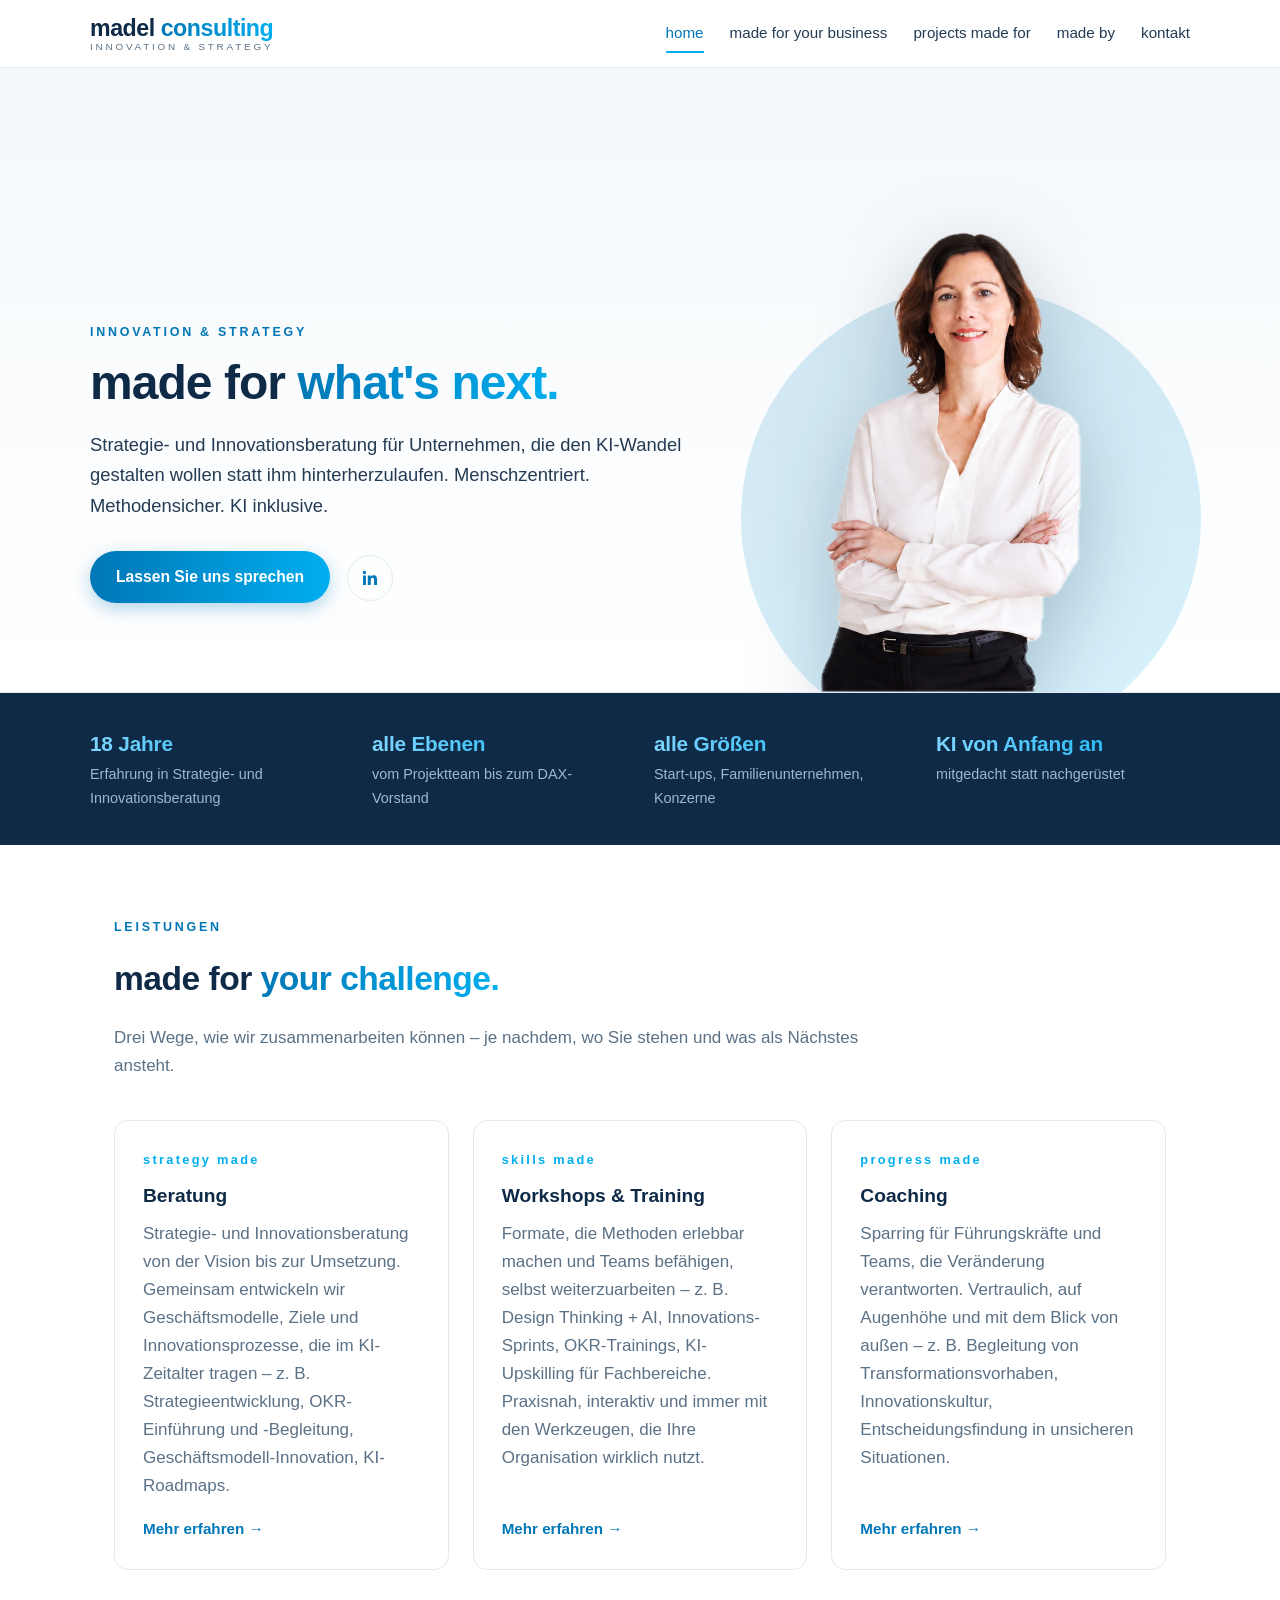
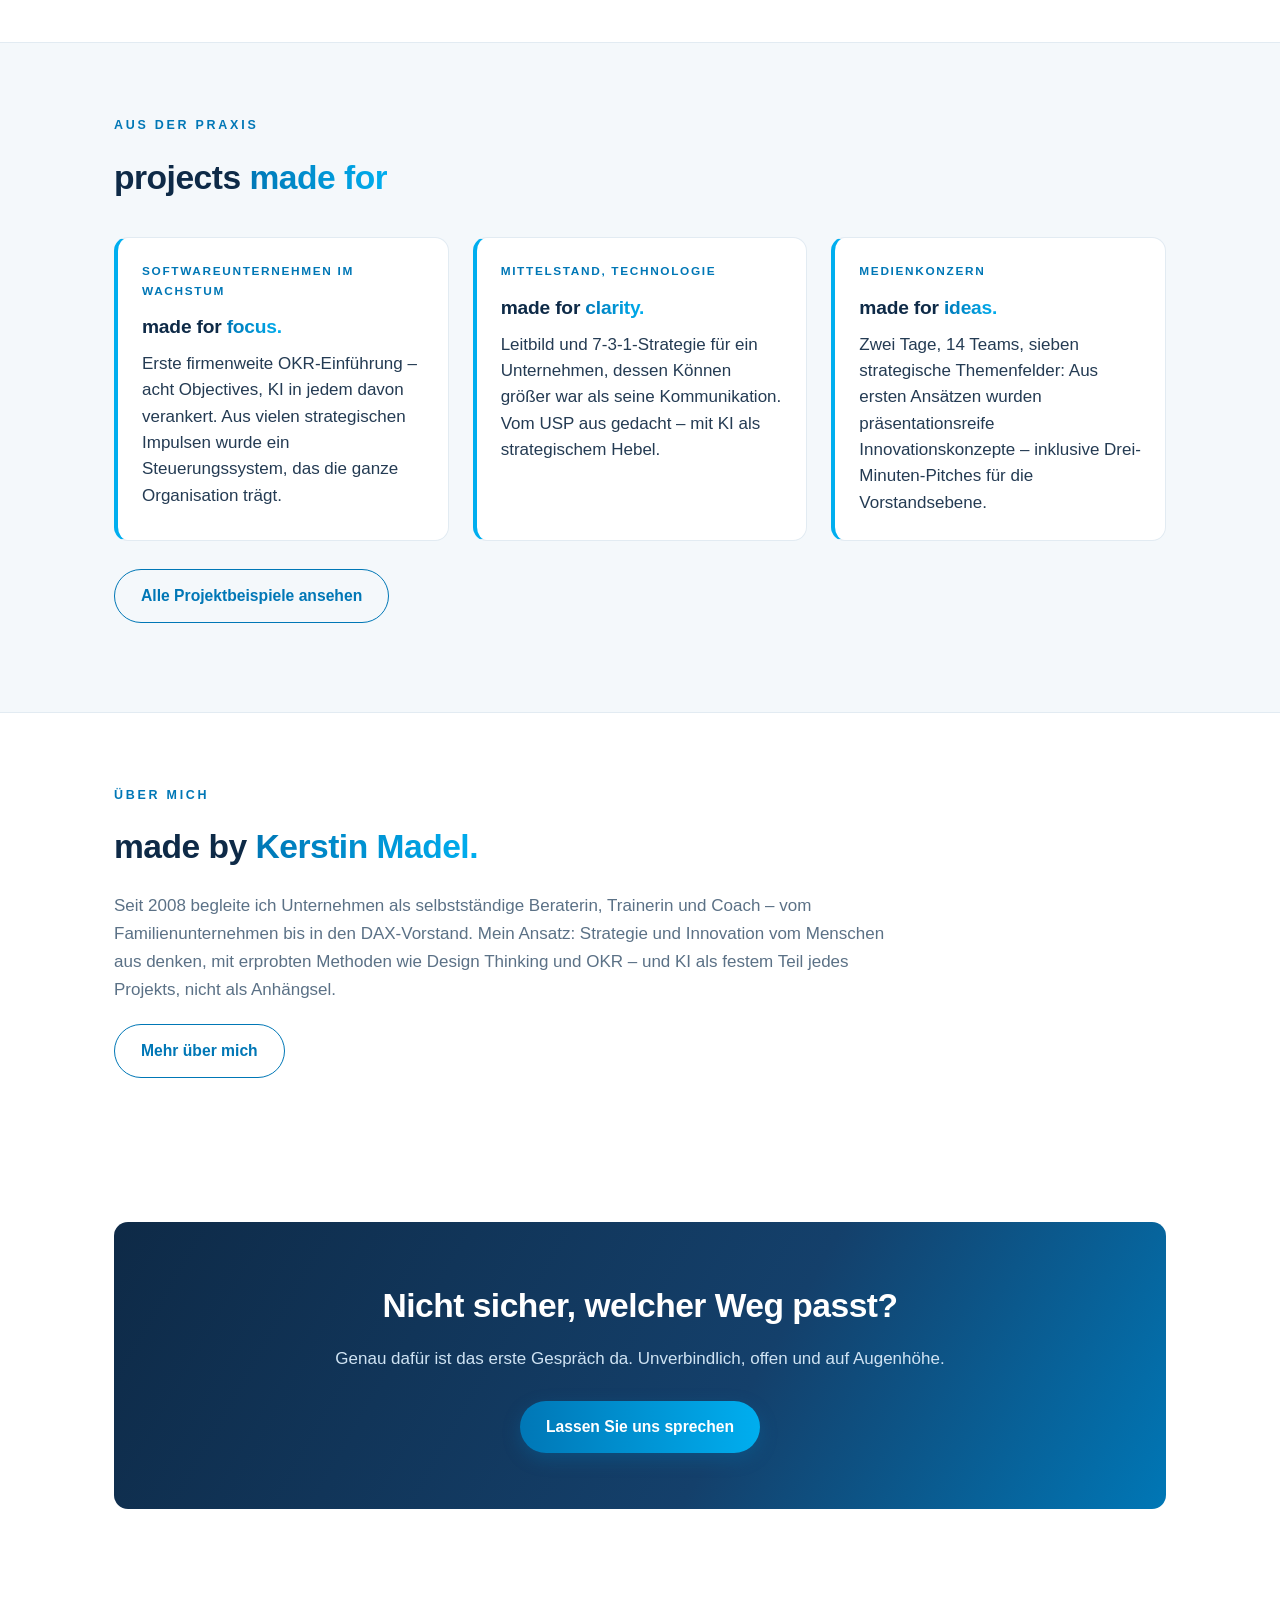
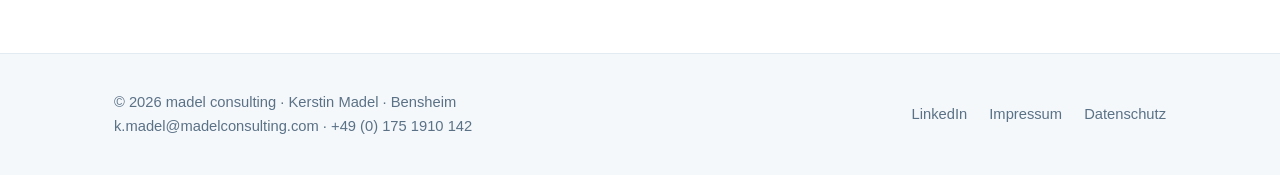
==== index.html @ eba4b80f "Add files via upload" ====
<!DOCTYPE html>
<html lang="de">
<head>
<meta charset="utf-8">
<meta name="viewport" content="width=device-width, initial-scale=1">
<title>madel consulting – Strategie- und Innovationsberatung mit KI</title>
<meta name="description" content="Strategie- und Innovationsberatung für Unternehmen, die den KI-Wandel gestalten wollen: Beratung, Workshops & Training, Coaching. Menschzentriert, methodensicher, KI inklusive. Kerstin Madel, Bensheim.">
<link rel="icon" href="data:image/svg+xml,%3Csvg xmlns='http://www.w3.org/2000/svg' viewBox='0 0 32 32'%3E%3Crect width='32' height='32' rx='6' fill='%230e2a47'/%3E%3Ctext x='16' y='23' font-family='Arial' font-size='19' font-weight='bold' fill='%2300aeef' text-anchor='middle'%3Em%3C/text%3E%3C/svg%3E">
<link rel="stylesheet" href="assets/style.css">
</head>
<body>

<header class="site">
  <div class="wrap header-inner">
    <div class="brand">
      <a href="index.html">
        <span class="wordmark"><span class="m1">madel</span> <span class="m2">consulting</span></span>
        <span class="claim">Innovation &amp; Strategy</span>
      </a>
    </div>
    <input type="checkbox" id="nav-toggle" class="nav-toggle">
    <label for="nav-toggle" class="nav-burger">☰</label>
    <nav class="main">
      <a href="index.html" class="active">home</a>
      <a href="made-for-your-business/index.html">made for your business</a>
      <a href="projects-made-for/index.html">projects made for</a>
      <a href="made-by/index.html">made by</a>
      <a href="kontakt/index.html">kontakt</a>
    </nav>
  </div>
</header>

<section class="hero">
  <div class="wrap hero-inner">
    <div class="hero-copy">
      <p class="eyebrow">innovation &amp; strategy</p>
      <h1 class="hero-triad"><span class="mf">made for</span> <span class="made">what's&nbsp;next.</span></h1>
      <p class="lead">Strategie- und Innovationsberatung für Unternehmen, die den KI-Wandel gestalten wollen statt ihm hinterherzulaufen. Menschzentriert. Methodensicher. KI inklusive.</p>
      <p>
        <a class="btn btn-primary" href="kontakt/index.html">Lassen Sie uns sprechen</a>
        <a class="btn-linkedin" href="https://www.linkedin.com/in/kerstin-madel-861ab02b/" target="_blank" rel="noopener" aria-label="Kerstin Madel auf LinkedIn">
          <svg viewBox="0 0 24 24" xmlns="http://www.w3.org/2000/svg"><path d="M20.45 20.45h-3.55v-5.57c0-1.33-.03-3.04-1.85-3.04-1.86 0-2.14 1.45-2.14 2.94v5.67H9.36V9h3.41v1.56h.05c.47-.9 1.63-1.85 3.36-1.85 3.6 0 4.27 2.37 4.27 5.46v6.28zM5.34 7.43a2.06 2.06 0 1 1 0-4.12 2.06 2.06 0 0 1 0 4.12zM7.11 20.45H3.56V9h3.55v11.45z"/></svg>
        </a>
      </p>
    </div>
    <div class="hero-photo">
      <img src="assets/kerstin-madel-frei.png" alt="Porträt von Kerstin Madel, Inhaberin von madel consulting">
    </div>
  </div>
</section>

<section class="stats">
  <div class="wrap stats-inner">
    <div class="stat"><div class="v">18 Jahre</div><div class="l">Erfahrung in Strategie- und Innovationsberatung</div></div>
    <div class="stat"><div class="v">alle Ebenen</div><div class="l">vom Projektteam bis zum DAX-Vorstand</div></div>
    <div class="stat"><div class="v">alle Größen</div><div class="l">Start-ups, Familienunternehmen, Konzerne</div></div>
    <div class="stat"><div class="v">KI von Anfang an</div><div class="l">mitgedacht statt nachgerüstet</div></div>
  </div>
</section>

<section class="block">
  <div class="wrap">
    <p class="eyebrow reveal">Leistungen</p>
    <h2 class="reveal">made for <span class="grad">your challenge.</span></h2>
    <p class="section-intro reveal">Drei Wege, wie wir zusammenarbeiten können – je nachdem, wo Sie stehen und was als Nächstes ansteht.</p>
    <div class="cards">
      <div class="card reveal">
        <span class="num">strategy made</span>
        <h3>Beratung</h3>
        <p>Strategie- und Innovationsberatung von der Vision bis zur Umsetzung. Gemeinsam entwickeln wir Geschäftsmodelle, Ziele und Innovationsprozesse, die im KI-Zeitalter tragen – z.&nbsp;B. Strategieentwicklung, OKR-Einführung und -Begleitung, Geschäftsmodell-Innovation, KI-Roadmaps.</p>
        <a class="more" href="made-for-your-business/index.html">Mehr erfahren →</a>
      </div>
      <div class="card reveal">
        <span class="num">skills made</span>
        <h3>Workshops &amp; Training</h3>
        <p>Formate, die Methoden erlebbar machen und Teams befähigen, selbst weiterzuarbeiten – z.&nbsp;B. Design Thinking + AI, Innovations-Sprints, OKR-Trainings, KI-Upskilling für Fachbereiche. Praxisnah, interaktiv und immer mit den Werkzeugen, die Ihre Organisation wirklich nutzt.</p>
        <a class="more" href="made-for-your-business/index.html">Mehr erfahren →</a>
      </div>
      <div class="card reveal">
        <span class="num">progress made</span>
        <h3>Coaching</h3>
        <p>Sparring für Führungskräfte und Teams, die Veränderung verantworten. Vertraulich, auf Augenhöhe und mit dem Blick von außen – z.&nbsp;B. Begleitung von Transformationsvorhaben, Innovationskultur, Entscheidungsfindung in unsicheren Situationen.</p>
        <a class="more" href="made-for-your-business/index.html">Mehr erfahren →</a>
      </div>
    </div>
  </div>
</section>

<section class="block soft">
  <div class="wrap">
    <p class="eyebrow reveal">aus der Praxis</p>
    <h2 class="reveal">projects <span class="grad">made for</span></h2>
    <div class="proof" style="margin-top:32px">
      <div class="proof-item reveal">
        <span class="sector">Softwareunternehmen im Wachstum</span>
        <h3>made for <span class="grad">focus.</span></h3>
        <p>Erste firmenweite OKR-Einführung – acht Objectives, KI in jedem davon verankert. Aus vielen strategischen Impulsen wurde ein Steuerungssystem, das die ganze Organisation trägt.</p>
      </div>
      <div class="proof-item reveal">
        <span class="sector">Mittelstand, Technologie</span>
        <h3>made for <span class="grad">clarity.</span></h3>
        <p>Leitbild und 7-3-1-Strategie für ein Unternehmen, dessen Können größer war als seine Kommunikation. Vom USP aus gedacht – mit KI als strategischem Hebel.</p>
      </div>
      <div class="proof-item reveal">
        <span class="sector">Medienkonzern</span>
        <h3>made for <span class="grad">ideas.</span></h3>
        <p>Zwei Tage, 14 Teams, sieben strategische Themenfelder: Aus ersten Ansätzen wurden präsentationsreife Innovationskonzepte – inklusive Drei-Minuten-Pitches für die Vorstandsebene.</p>
      </div>
    </div>
    <p style="margin-top:28px" class="reveal"><a class="btn btn-ghost" style="margin-left:0" href="projects-made-for/index.html">Alle Projektbeispiele ansehen</a></p>
  </div>
</section>

<section class="block">
  <div class="wrap">
    <p class="eyebrow reveal">über mich</p>
    <h2 class="reveal">made by <span class="grad">Kerstin Madel.</span></h2>
    <p class="section-intro reveal" style="margin-bottom:20px">Seit 2008 begleite ich Unternehmen als selbstständige Beraterin, Trainerin und Coach – vom Familienunternehmen bis in den DAX-Vorstand. Mein Ansatz: Strategie und Innovation vom Menschen aus denken, mit erprobten Methoden wie Design Thinking und OKR – und KI als festem Teil jedes Projekts, nicht als Anhängsel.</p>
    <a class="btn btn-ghost reveal" style="margin-left:0" href="made-by/index.html">Mehr über mich</a>
  </div>
</section>

<section class="block">
  <div class="wrap">
    <div class="cta reveal">
      <h2>Nicht sicher, welcher Weg passt?</h2>
      <p>Genau dafür ist das erste Gespräch da. Unverbindlich, offen und auf Augenhöhe.</p>
      <a class="btn btn-primary" href="kontakt/index.html">Lassen Sie uns sprechen</a>
    </div>
  </div>
</section>

<footer class="site">
  <div class="wrap footer-inner">
    <div>© 2026 madel consulting · Kerstin Madel · Bensheim<br>
      <a href="mailto:k.madel@madelconsulting.com">k.madel@madelconsulting.com</a> · <a href="tel:+491751910142">+49 (0) 175 1910 142</a>
    </div>
    <div class="legal-links">
      <a href="https://www.linkedin.com/in/kerstin-madel-861ab02b/" target="_blank" rel="noopener">LinkedIn</a>
      <a href="impressum/index.html">Impressum</a>
      <a href="datenschutz/index.html">Datenschutz</a>
    </div>
  </div>
</footer>

<script>
(function () {
  var els = document.querySelectorAll('.reveal');
  if (!('IntersectionObserver' in window)) {
    els.forEach(function (el) { el.classList.add('visible'); });
    return;
  }
  var io = new IntersectionObserver(function (entries) {
    entries.forEach(function (e) {
      if (e.isIntersecting) { e.target.classList.add('visible'); io.unobserve(e.target); }
    });
  }, { threshold: 0.15 });
  els.forEach(function (el) { io.observe(el); });
})();
</script>

</body>
</html>
---- assets/style.css ----
/* madel consulting – Stylesheet
   Farbwelt aus dem bestehenden Logo: Navy / Blau / Cyan */

:root {
  --navy: #0e2a47;
  --ink: #243b53;
  --muted: #5b7186;
  --blue: #0077b6;
  --cyan: #00aeef;
  --bg: #ffffff;
  --bg-soft: #f4f8fb;
  --line: #e2ebf2;
  --radius: 14px;
  --maxw: 1100px;
}

* { box-sizing: border-box; }

html { scroll-behavior: smooth; }

body {
  margin: 0;
  font-family: -apple-system, BlinkMacSystemFont, "Segoe UI", Roboto, Helvetica, Arial, sans-serif;
  color: var(--ink);
  background: var(--bg);
  line-height: 1.65;
  font-size: 17px;
}

img { max-width: 100%; display: block; }

a { color: var(--blue); text-decoration: none; }
a:hover { color: var(--cyan); }

.wrap {
  max-width: var(--maxw);
  margin: 0 auto;
  padding: 0 24px;
}

/* ---------- Header ---------- */

header.site {
  position: sticky;
  top: 0;
  z-index: 50;
  background: rgba(255, 255, 255, 0.94);
  backdrop-filter: blur(8px);
  border-bottom: 1px solid var(--line);
}

.header-inner {
  display: flex;
  align-items: center;
  justify-content: space-between;
  gap: 24px;
  padding: 14px 0;
}

/* Wortmarke – dem bestehenden Logo nachempfunden */
.brand { line-height: 1.15; }
.brand a { display: block; }
.brand .wordmark {
  display: block;
  font-size: 1.45rem;
  font-weight: 800;
  letter-spacing: -0.02em;
}
.brand .wordmark .m1 { color: var(--navy); }
.brand .wordmark .m2 {
  background: linear-gradient(90deg, var(--blue), var(--cyan));
  -webkit-background-clip: text;
  background-clip: text;
  color: transparent;
}
.brand .claim {
  display: block;
  font-size: 0.62rem;
  letter-spacing: 0.28em;
  text-transform: uppercase;
  color: var(--muted);
}

nav.main { display: flex; align-items: center; gap: 26px; }
nav.main a {
  color: var(--ink);
  font-size: 0.95rem;
  font-weight: 500;
  padding: 6px 0;
  border-bottom: 2px solid transparent;
}
nav.main a:hover { color: var(--blue); }
nav.main a.active {
  color: var(--blue);
  border-bottom-color: var(--cyan);
}

/* Mobile-Navigation */
.nav-toggle { display: none; }
label.nav-burger {
  display: none;
  cursor: pointer;
  font-size: 1.7rem;
  color: var(--navy);
  user-select: none;
}

@media (max-width: 860px) {
  label.nav-burger { display: block; }
  nav.main {
    display: none;
    position: absolute;
    top: 100%;
    left: 0;
    right: 0;
    flex-direction: column;
    align-items: flex-start;
    gap: 0;
    background: #fff;
    border-bottom: 1px solid var(--line);
    padding: 8px 24px 16px;
  }
  nav.main a { padding: 10px 0; width: 100%; border-bottom: none; }
  .nav-toggle:checked ~ nav.main { display: flex; }
}

/* ---------- Hero ---------- */

.hero {
  background: linear-gradient(180deg, var(--bg-soft) 0%, #ffffff 100%);
  border-bottom: 1px solid var(--line);
  overflow: hidden;
}

.hero-inner {
  display: grid;
  grid-template-columns: 1.4fr 1fr;
  gap: 48px;
  align-items: end;
  padding: 72px 0 0;
}

.hero-copy { padding-bottom: 72px; }

.eyebrow {
  text-transform: uppercase;
  letter-spacing: 0.22em;
  font-size: 0.78rem;
  font-weight: 700;
  color: var(--blue);
  margin: 0 0 14px;
}

.hero h1 {
  font-size: clamp(2rem, 4.5vw, 3rem);
  line-height: 1.15;
  color: var(--navy);
  margin: 0 0 20px;
  letter-spacing: -0.02em;
}

.hero h1 .made {
  background: linear-gradient(90deg, var(--blue), var(--cyan));
  -webkit-background-clip: text;
  background-clip: text;
  color: transparent;
}

.hero h1.hero-triad {
  line-height: 1.12;
  font-weight: 800;
}
.hero h1.hero-triad .mf { color: var(--navy); }
.hero h1.hero-triad .triad-final { font-size: 1.16em; }
.hero h1.hero-triad .triad-final .made {
  background: linear-gradient(90deg, #005f94, var(--cyan));
  -webkit-background-clip: text;
  background-clip: text;
}

.hero p.lead {
  font-size: 1.15rem;
  color: var(--ink);
  margin: 0 0 30px;
  max-width: 34em;
}

/* Freigestelltes Porträt: steht auf der Hero-Unterkante, weicher Farbkreis dahinter */
.hero-photo {
  position: relative;
  align-self: end;
  display: flex;
  justify-content: center;
}
.hero-photo::before {
  content: "";
  position: absolute;
  bottom: -56px;
  left: 50%;
  transform: translateX(-50%);
  width: 115%;
  max-width: 460px;
  aspect-ratio: 1;
  border-radius: 50%;
  background: linear-gradient(160deg, var(--blue), var(--cyan));
  opacity: 0.16;
}
.hero-photo img {
  position: relative;
  z-index: 1;
  width: min(100%, 420px);
  filter: drop-shadow(0 24px 40px rgba(14, 42, 71, 0.25));
}

@media (max-width: 860px) {
  .hero-inner { grid-template-columns: 1fr; padding: 48px 0 0; }
  .hero-copy { padding-bottom: 12px; }
  .hero-photo { max-width: 300px; margin: 0 auto; }
}

/* ---------- Zahlen-Leiste ---------- */

.stats { background: var(--navy); }
.stats-inner {
  display: grid;
  grid-template-columns: repeat(4, 1fr);
  gap: 28px;
  padding: 34px 0;
}
@media (max-width: 860px) { .stats-inner { grid-template-columns: repeat(2, 1fr); } }
.stat .v {
  font-size: 1.3rem;
  font-weight: 800;
  letter-spacing: -0.01em;
  background: linear-gradient(90deg, #7fd4ff, var(--cyan));
  -webkit-background-clip: text;
  background-clip: text;
  color: transparent;
}
.stat .l { color: #9fb8cd; font-size: 0.9rem; margin-top: 2px; }

/* Problem-first-Karten */
.card .q {
  font-size: 1.08rem;
  font-weight: 700;
  font-style: italic;
  color: var(--navy);
  margin: 0 0 12px;
  line-height: 1.4;
}

/* Verlaufs-Schriftzug für Überschriften (made-Wortspiel) */
.grad {
  background: linear-gradient(90deg, var(--blue), var(--cyan));
  -webkit-background-clip: text;
  background-clip: text;
  color: transparent;
}

/* Praxis-Beweise */
.proof {
  display: grid;
  grid-template-columns: repeat(3, 1fr);
  gap: 24px;
}
@media (max-width: 860px) { .proof { grid-template-columns: 1fr; } }
.proof-item {
  background: #fff;
  border: 1px solid var(--line);
  border-left: 4px solid var(--cyan);
  border-radius: var(--radius);
  padding: 24px;
}
.proof-item .sector {
  display: block;
  font-size: 0.74rem;
  font-weight: 700;
  letter-spacing: 0.14em;
  text-transform: uppercase;
  color: var(--blue);
  margin-bottom: 10px;
}
.proof-item h3 { margin: 0 0 8px; font-size: 1.2rem; letter-spacing: -0.01em; }
.proof-item p { margin: 0; color: var(--ink); line-height: 1.55; }

/* Drei-Schritte-Ablauf */
.steps {
  display: grid;
  grid-template-columns: repeat(3, 1fr);
  gap: 24px;
  counter-reset: step;
}
@media (max-width: 860px) { .steps { grid-template-columns: 1fr; } }
.step {
  position: relative;
  background: var(--bg-soft);
  border: 1px solid var(--line);
  border-radius: var(--radius);
  padding: 26px;
}
.step .n {
  display: inline-block;
  font-size: 2rem;
  font-weight: 800;
  line-height: 1;
  background: linear-gradient(90deg, var(--blue), var(--cyan));
  -webkit-background-clip: text;
  background-clip: text;
  color: transparent;
  margin-bottom: 10px;
}
.step h3 { margin: 0 0 6px; font-size: 1.08rem; }
.step p { margin: 0; color: var(--muted); font-size: 0.97rem; }

/* made-for-Leitmotiv */
.motif { text-align: center; padding: 64px 0 8px; }
.motif span {
  display: block;
  font-size: clamp(1.5rem, 3.6vw, 2.4rem);
  font-weight: 800;
  letter-spacing: -0.02em;
  line-height: 1.35;
}
.motif .m-soft { color: #b3c8da; }
.motif .m-mid { color: var(--navy); }
.motif .m-grad {
  background: linear-gradient(90deg, var(--blue), var(--cyan));
  -webkit-background-clip: text;
  background-clip: text;
  color: transparent;
}

/* Hero-Zusätze */
.hero .made-line {
  font-size: clamp(1.3rem, 2.8vw, 1.9rem);
  font-weight: 800;
  margin: 0 0 18px;
  background: linear-gradient(90deg, var(--blue), var(--cyan));
  -webkit-background-clip: text;
  background-clip: text;
  color: transparent;
}

.btn-linkedin {
  display: inline-flex;
  align-items: center;
  justify-content: center;
  width: 46px;
  height: 46px;
  border-radius: 999px;
  border: 1.5px solid var(--line);
  vertical-align: middle;
  margin-left: 12px;
  transition: border-color 0.15s ease, transform 0.15s ease;
}
.btn-linkedin:hover { border-color: var(--cyan); transform: translateY(-1px); }
.btn-linkedin svg { width: 20px; height: 20px; fill: var(--blue); }

/* Scroll-Einblendungen */
.reveal {
  opacity: 0;
  transform: translateY(18px);
  transition: opacity 0.6s ease, transform 0.6s ease;
}
.reveal.visible { opacity: 1; transform: none; }
@media (prefers-reduced-motion: reduce) {
  .reveal { opacity: 1; transform: none; transition: none; }
}

/* ---------- Buttons ---------- */

.btn {
  display: inline-block;
  padding: 13px 26px;
  border-radius: 999px;
  font-weight: 600;
  font-size: 0.98rem;
  transition: transform 0.15s ease, box-shadow 0.15s ease;
}
.btn:hover { transform: translateY(-1px); }
.btn-primary {
  background: linear-gradient(90deg, var(--blue), var(--cyan));
  color: #fff;
  box-shadow: 0 6px 18px rgba(0, 119, 182, 0.3);
}
.btn-primary:hover { color: #fff; }
.btn-ghost {
  border: 1.5px solid var(--blue);
  color: var(--blue);
  margin-left: 12px;
}

/* ---------- Sektionen ---------- */

section.block { padding: 72px 0; }
section.block.soft { background: var(--bg-soft); border-top: 1px solid var(--line); border-bottom: 1px solid var(--line); }

h2 {
  font-size: clamp(1.5rem, 3vw, 2.1rem);
  color: var(--navy);
  letter-spacing: -0.015em;
  margin: 0 0 12px;
}

h3 { color: var(--navy); font-size: 1.2rem; margin: 0 0 8px; }

.section-intro { max-width: 46em; color: var(--muted); margin-bottom: 40px; }

/* Karten */
.cards {
  display: grid;
  grid-template-columns: repeat(3, 1fr);
  gap: 24px;
}
@media (max-width: 860px) { .cards { grid-template-columns: 1fr; } }

.card {
  background: #fff;
  border: 1px solid var(--line);
  border-radius: var(--radius);
  padding: 28px;
  display: flex;
  flex-direction: column;
  transition: box-shadow 0.2s ease, transform 0.2s ease;
}
.card:hover {
  box-shadow: 0 14px 34px rgba(14, 42, 71, 0.1);
  transform: translateY(-2px);
}
.card .num {
  font-size: 0.8rem;
  font-weight: 700;
  letter-spacing: 0.18em;
  color: var(--cyan);
  margin-bottom: 10px;
}
.card p { color: var(--muted); margin: 0 0 16px; }
.card .more { margin-top: auto; font-weight: 600; font-size: 0.95rem; }

/* Querschnitt-Band */
.band {
  background: var(--navy);
  color: #d7e7f5;
  border-radius: var(--radius);
  padding: 40px;
  display: grid;
  grid-template-columns: 1fr 1fr;
  gap: 36px;
}
@media (max-width: 860px) { .band { grid-template-columns: 1fr; } }
.band h3 { color: #fff; }
.band .tag {
  display: inline-block;
  font-size: 0.72rem;
  font-weight: 700;
  letter-spacing: 0.16em;
  text-transform: uppercase;
  color: var(--cyan);
  margin-bottom: 8px;
}
.band p { margin: 0; color: #c4d8ea; }

/* Leistungs-Detailsektionen */
.service {
  display: grid;
  grid-template-columns: 240px 1fr;
  gap: 36px;
  padding: 40px 0;
  border-top: 1px solid var(--line);
}
.service:first-of-type { border-top: none; }
@media (max-width: 860px) { .service { grid-template-columns: 1fr; gap: 8px; } }
.service .label .num {
  font-size: 0.8rem;
  font-weight: 700;
  letter-spacing: 0.18em;
  color: var(--cyan);
}
.service .label h3 { font-size: 1.35rem; margin-top: 6px; }
.service .body p { margin: 0 0 14px; }
.service .body strong { color: var(--navy); }

/* Projekte */
.case {
  background: #fff;
  border: 1px solid var(--line);
  border-radius: var(--radius);
  padding: 32px;
  margin-bottom: 24px;
}
.case .client {
  display: flex;
  flex-wrap: wrap;
  align-items: baseline;
  gap: 12px;
  margin-bottom: 6px;
}
.case .client h3 { font-size: 1.25rem; margin: 0; }
.case .sector {
  font-size: 0.78rem;
  font-weight: 700;
  letter-spacing: 0.14em;
  text-transform: uppercase;
  color: var(--cyan);
}
.case dl { margin: 14px 0 0; }
.case dt {
  font-weight: 700;
  color: var(--navy);
  font-size: 0.85rem;
  text-transform: uppercase;
  letter-spacing: 0.1em;
  margin-top: 14px;
}
.case dd { margin: 4px 0 0; color: var(--ink); }

/* Über mich */
.about-grid {
  display: grid;
  grid-template-columns: 320px 1fr;
  gap: 48px;
  align-items: start;
}
@media (max-width: 860px) { .about-grid { grid-template-columns: 1fr; } .about-grid .photo { max-width: 320px; } }
.about-grid .photo img {
  border-radius: var(--radius);
  box-shadow: 0 18px 50px rgba(14, 42, 71, 0.18);
}

.timeline { list-style: none; margin: 20px 0 0; padding: 0; }
.timeline li {
  position: relative;
  padding: 0 0 18px 26px;
  border-left: 2px solid var(--line);
  margin-left: 6px;
}
.timeline li::before {
  content: "";
  position: absolute;
  left: -7px;
  top: 6px;
  width: 12px;
  height: 12px;
  border-radius: 50%;
  background: var(--cyan);
  border: 2px solid #fff;
  box-shadow: 0 0 0 2px var(--cyan);
}
.timeline li strong { color: var(--navy); display: block; }
.timeline li span { color: var(--muted); font-size: 0.95rem; }

.chips { display: flex; flex-wrap: wrap; gap: 10px; margin-top: 14px; padding: 0; list-style: none; }
.chips li {
  background: var(--bg-soft);
  border: 1px solid var(--line);
  border-radius: 999px;
  padding: 6px 16px;
  font-size: 0.9rem;
  color: var(--ink);
}

/* Kontakt */
.contact-grid {
  display: grid;
  grid-template-columns: 1fr 1fr;
  gap: 48px;
  align-items: start;
}
@media (max-width: 860px) { .contact-grid { grid-template-columns: 1fr; } }
.contact-card {
  background: var(--bg-soft);
  border: 1px solid var(--line);
  border-radius: var(--radius);
  padding: 32px;
}
.contact-card p { margin: 0 0 14px; }
.contact-card .big { font-size: 1.15rem; font-weight: 600; color: var(--navy); }

/* CTA-Sektion */
.cta {
  background: linear-gradient(120deg, var(--navy), #14406b 60%, var(--blue));
  color: #fff;
  border-radius: var(--radius);
  padding: 56px 40px;
  text-align: center;
}
.cta h2 { color: #fff; }
.cta p { color: #cfe3f3; max-width: 38em; margin: 0 auto 28px; }

/* Rechtstexte */
.legal h2 { margin-top: 36px; font-size: 1.3rem; }
.legal { max-width: 46em; }

/* ---------- Footer ---------- */

footer.site {
  margin-top: 72px;
  border-top: 1px solid var(--line);
  background: var(--bg-soft);
  padding: 36px 0;
  font-size: 0.92rem;
  color: var(--muted);
}
.footer-inner {
  display: flex;
  flex-wrap: wrap;
  gap: 16px;
  justify-content: space-between;
  align-items: center;
}
footer.site a { color: var(--muted); }
footer.site a:hover { color: var(--blue); }
footer.site .legal-links a { margin-left: 18px; }
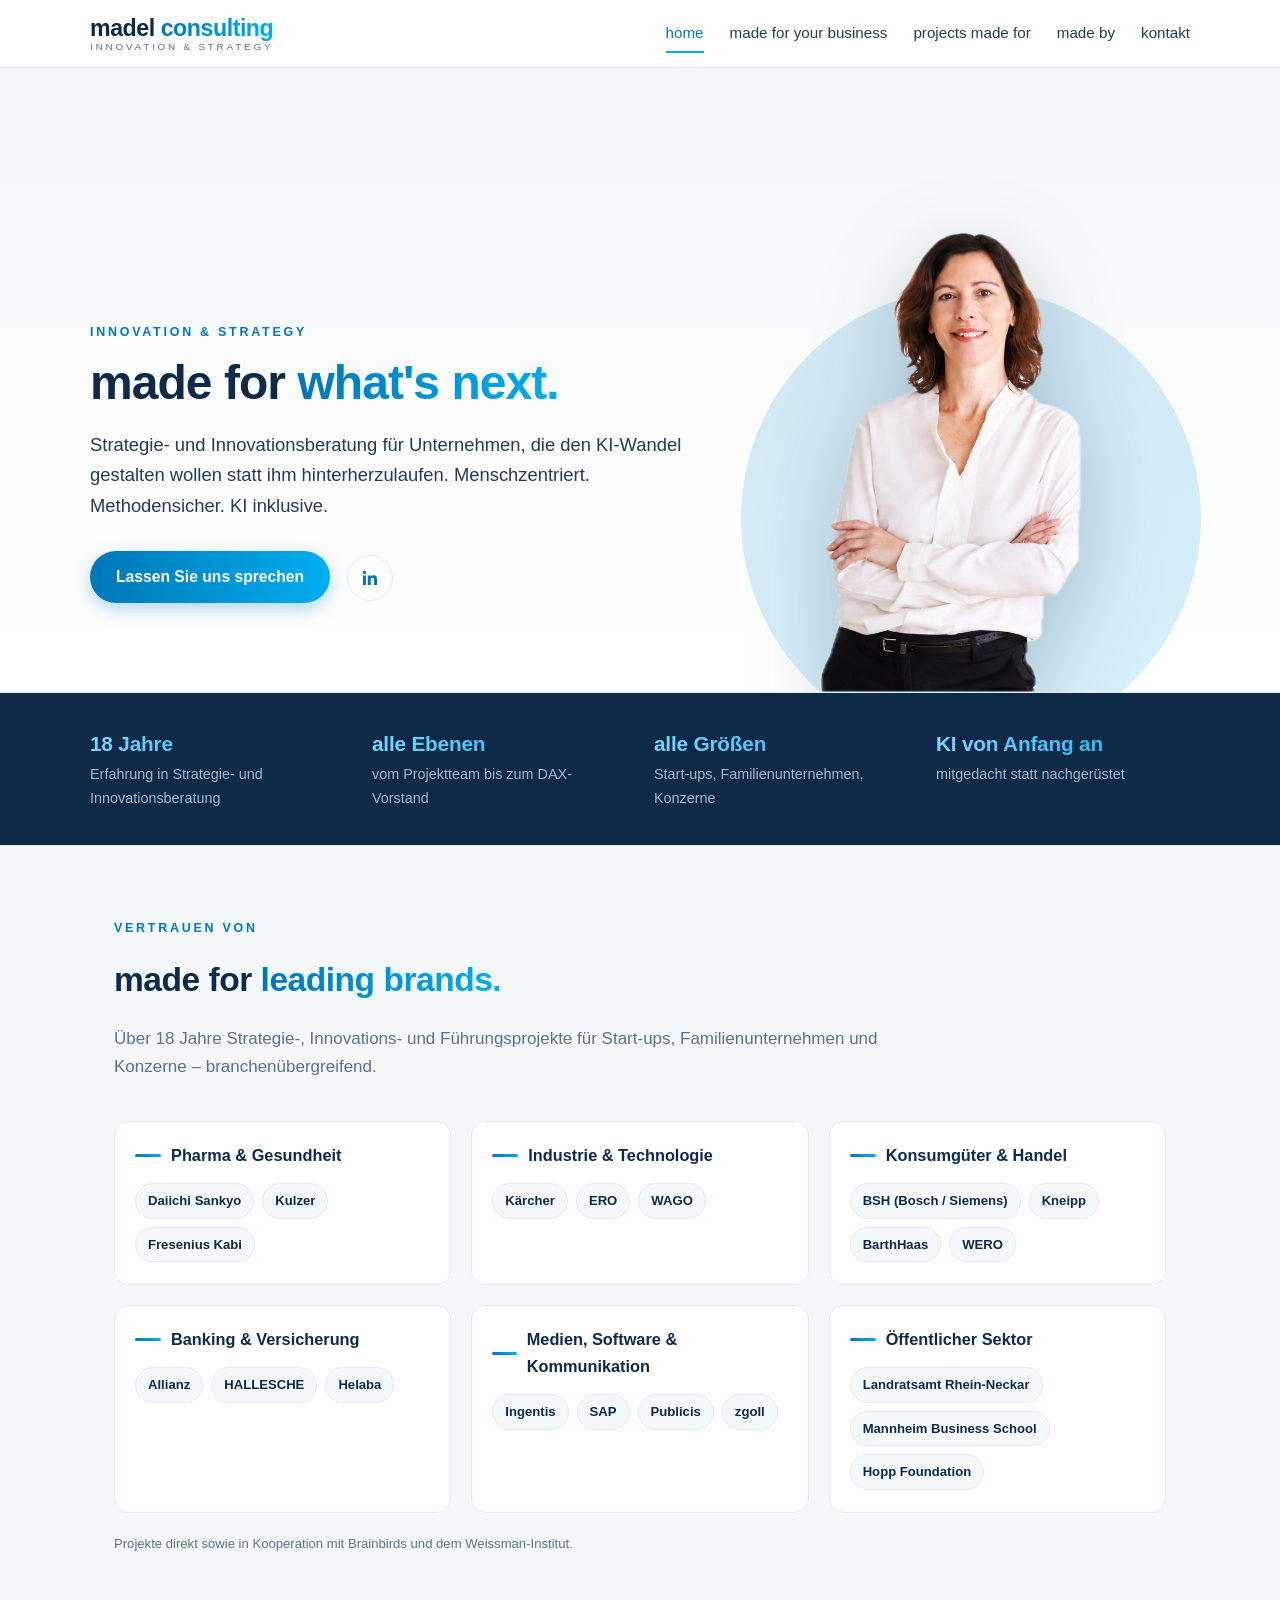
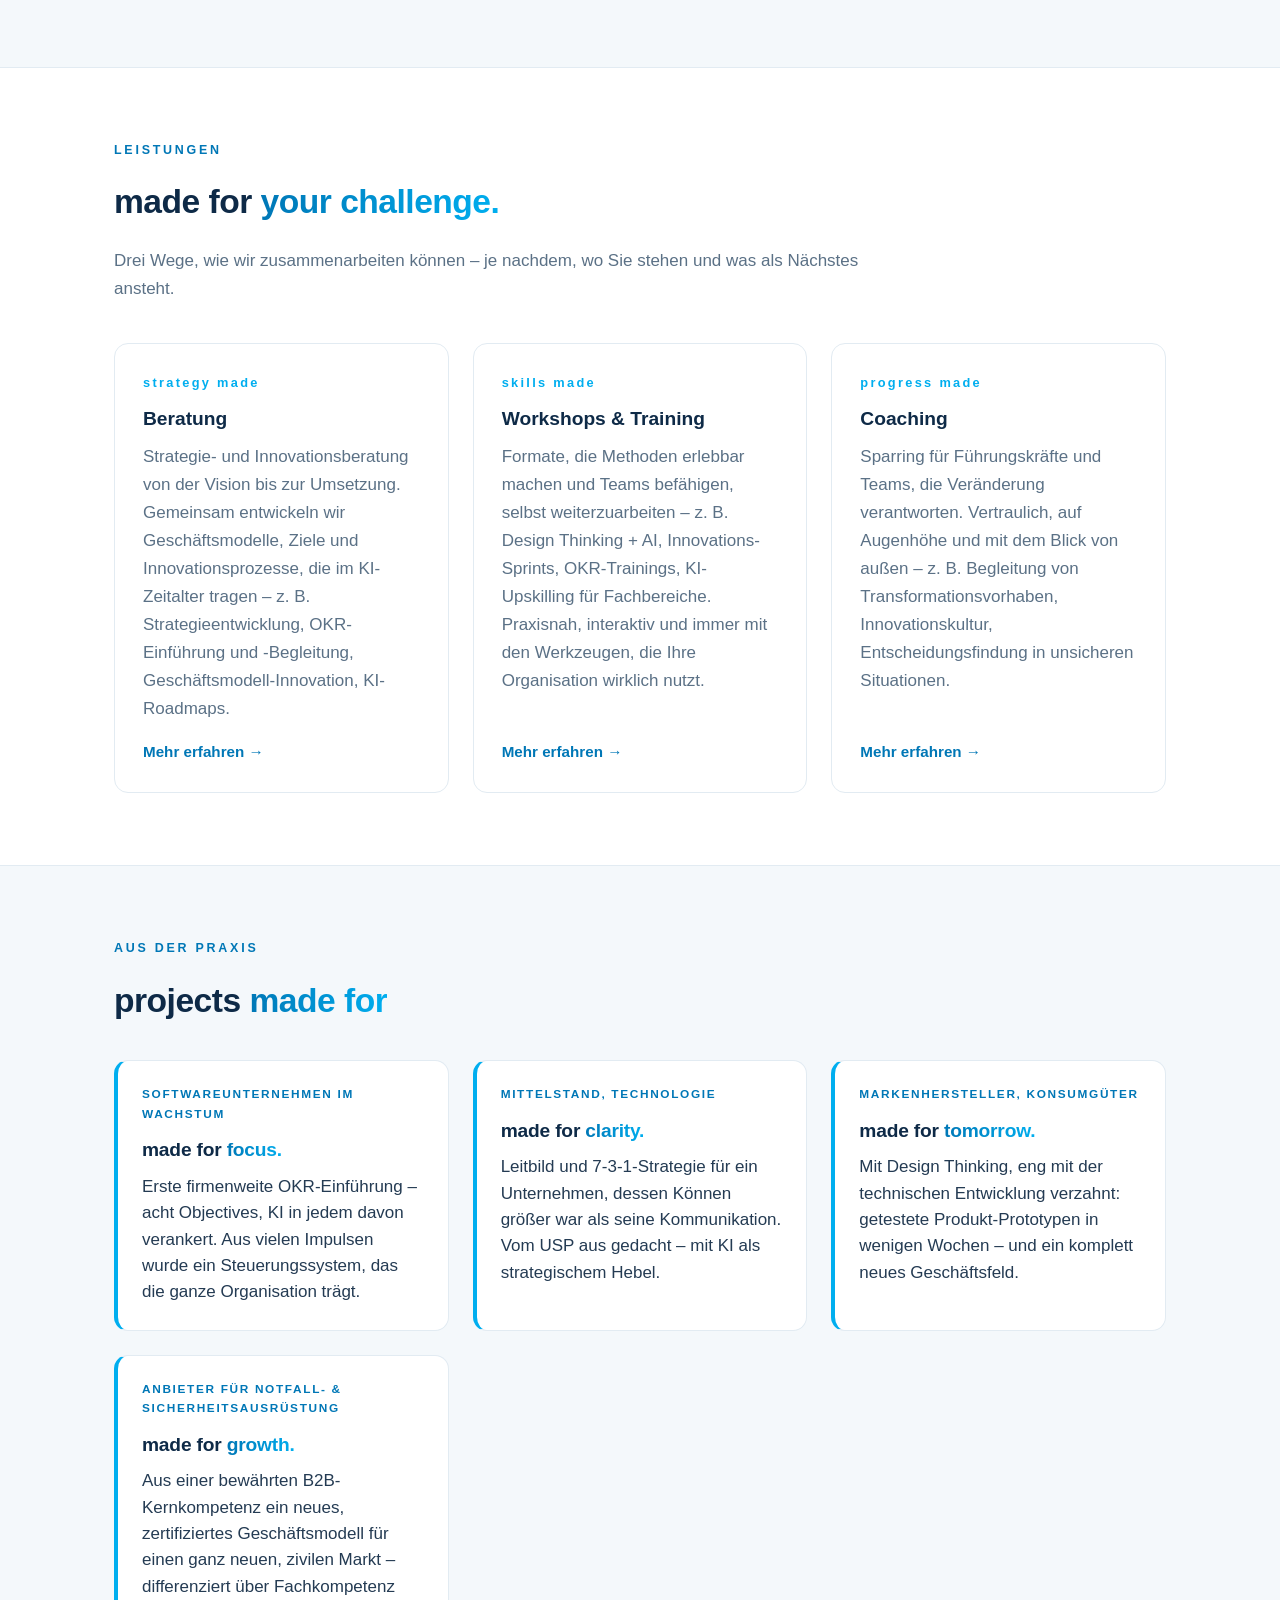
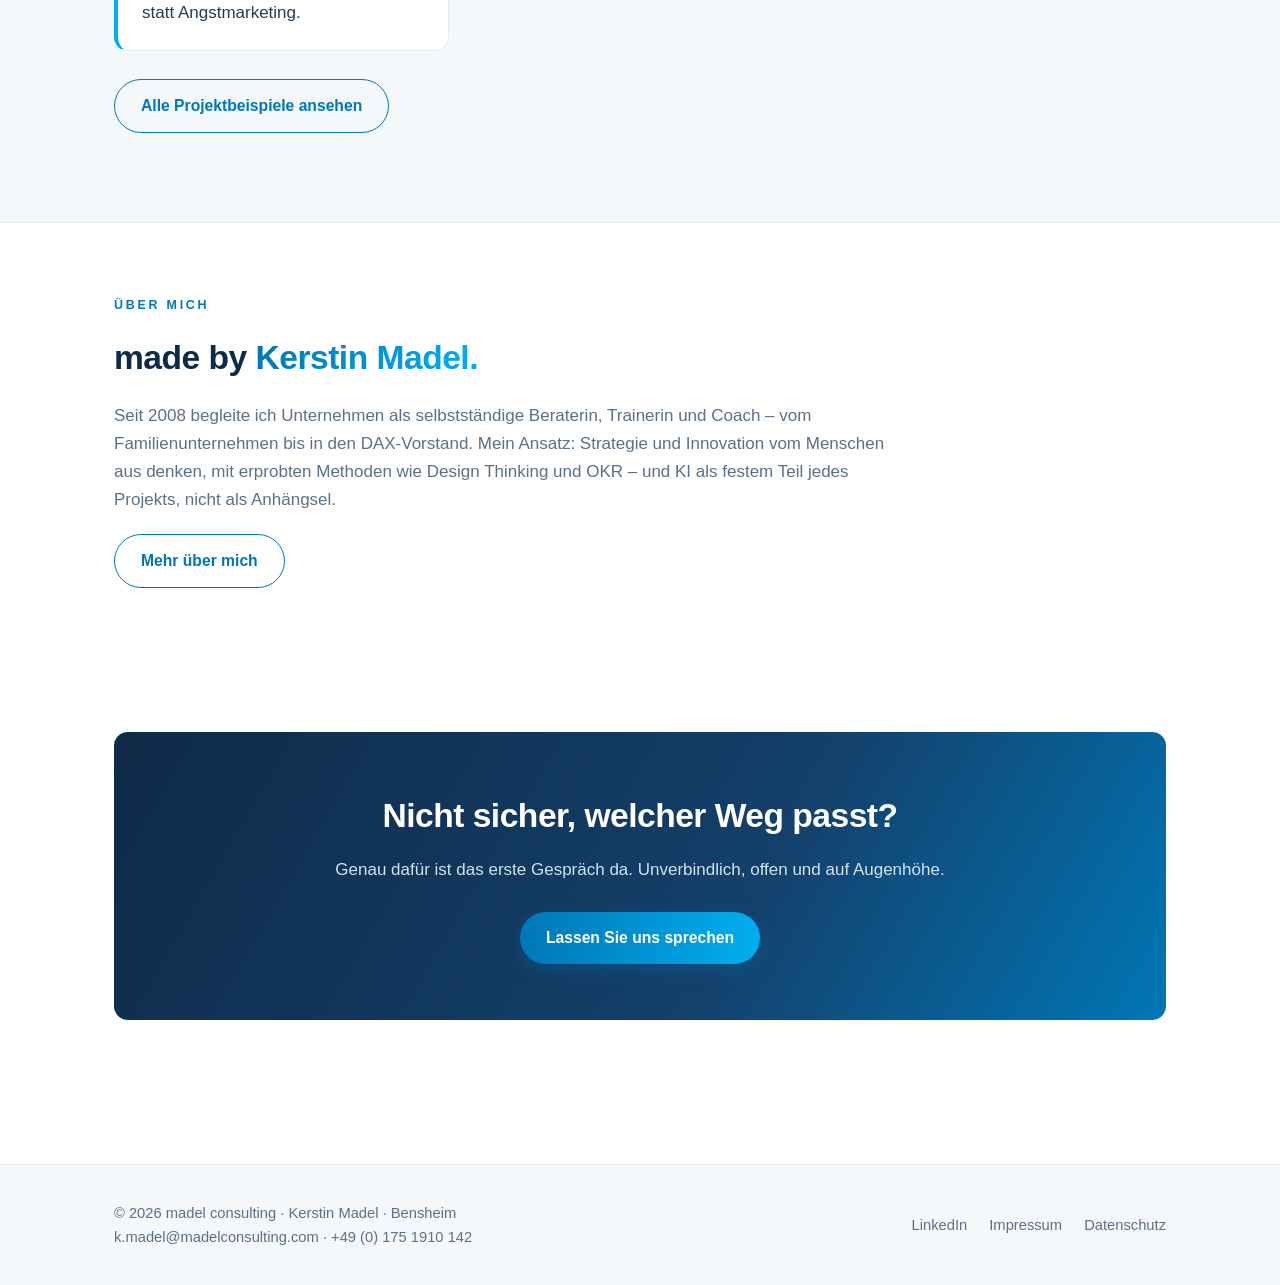
==== commit 5d2dee2a: "Google Search Console Verifizierungsdatei hinzugefügt" ====
--- a/index.html
+++ b/index.html
@@ -3,10 +3,52 @@
 <head>
 <meta charset="utf-8">
 <meta name="viewport" content="width=device-width, initial-scale=1">
+<meta name="theme-color" content="#0e2a47">
 <title>madel consulting – Strategie- und Innovationsberatung mit KI</title>
 <meta name="description" content="Strategie- und Innovationsberatung für Unternehmen, die den KI-Wandel gestalten wollen: Beratung, Workshops & Training, Coaching. Menschzentriert, methodensicher, KI inklusive. Kerstin Madel, Bensheim.">
+<link rel="canonical" href="https://www.madelconsulting.com/">
 <link rel="icon" href="data:image/svg+xml,%3Csvg xmlns='http://www.w3.org/2000/svg' viewBox='0 0 32 32'%3E%3Crect width='32' height='32' rx='6' fill='%230e2a47'/%3E%3Ctext x='16' y='23' font-family='Arial' font-size='19' font-weight='bold' fill='%2300aeef' text-anchor='middle'%3Em%3C/text%3E%3C/svg%3E">
+<meta property="og:type" content="website">
+<meta property="og:site_name" content="madel consulting">
+<meta property="og:title" content="madel consulting – Strategie- und Innovationsberatung mit KI">
+<meta property="og:description" content="Strategie- und Innovationsberatung für Unternehmen, die den KI-Wandel gestalten wollen: Beratung, Workshops & Training, Coaching. Menschzentriert, methodensicher, KI inklusive.">
+<meta property="og:url" content="https://www.madelconsulting.com/">
+<meta property="og:image" content="https://www.madelconsulting.com/assets/og-image.png">
+<meta property="og:image:width" content="1200">
+<meta property="og:image:height" content="630">
+<meta name="twitter:card" content="summary_large_image">
 <link rel="stylesheet" href="assets/style.css">
+<script type="application/ld+json">
+{
+  "@context": "https://schema.org",
+  "@type": "ProfessionalService",
+  "name": "madel consulting",
+  "alternateName": "Kerstin Madel – madel consulting",
+  "description": "Strategie- und Innovationsberatung für Unternehmen, die den KI-Wandel gestalten wollen: Beratung, Workshops & Training, Coaching. Menschzentriert, methodensicher, KI inklusive.",
+  "url": "https://www.madelconsulting.com/",
+  "image": "https://www.madelconsulting.com/assets/og-image.png",
+  "email": "k.madel@madelconsulting.com",
+  "telephone": "+49-175-1910142",
+  "priceRange": "$$$",
+  "founder": {
+    "@type": "Person",
+    "name": "Kerstin Madel",
+    "jobTitle": "Strategie- und Innovationsberaterin",
+    "url": "https://www.madelconsulting.com/made-by/",
+    "sameAs": "https://www.linkedin.com/in/kerstin-madel-861ab02b/"
+  },
+  "address": {
+    "@type": "PostalAddress",
+    "streetAddress": "Margarethenstraße 16",
+    "postalCode": "64625",
+    "addressLocality": "Bensheim",
+    "addressCountry": "DE"
+  },
+  "areaServed": "DE",
+  "knowsAbout": ["Strategieberatung", "Innovationsberatung", "OKR", "Design Thinking", "Künstliche Intelligenz", "Coaching", "Workshops", "Leadership"],
+  "sameAs": ["https://www.linkedin.com/in/kerstin-madel-861ab02b/"]
+}
+</script>
 </head>
 <body>
 
@@ -58,6 +100,23 @@
   </div>
 </section>
 
+<section class="block soft">
+  <div class="wrap">
+    <p class="eyebrow reveal">vertrauen von</p>
+    <h2 class="reveal">made for <span class="grad">leading brands.</span></h2>
+    <p class="section-intro reveal">Über 18 Jahre Strategie-, Innovations- und Führungsprojekte für Start-ups, Familienunternehmen und Konzerne – branchenübergreifend.</p>
+    <div class="brandgrid reveal" style="margin-top:32px">
+      <div class="brandgroup"><h3>Pharma & Gesundheit</h3><div class="chips"><span>Daiichi Sankyo</span><span>Kulzer</span><span>Fresenius Kabi</span></div></div>
+      <div class="brandgroup"><h3>Industrie & Technologie</h3><div class="chips"><span>Kärcher</span><span>ERO</span><span>WAGO</span></div></div>
+      <div class="brandgroup"><h3>Konsumgüter & Handel</h3><div class="chips"><span>BSH (Bosch / Siemens)</span><span>Kneipp</span><span>BarthHaas</span><span>WERO</span></div></div>
+      <div class="brandgroup"><h3>Banking & Versicherung</h3><div class="chips"><span>Allianz</span><span>HALLESCHE</span><span>Helaba</span></div></div>
+      <div class="brandgroup"><h3>Medien, Software & Kommunikation</h3><div class="chips"><span>Ingentis</span><span>SAP</span><span>Publicis</span><span>zgoll</span></div></div>
+      <div class="brandgroup"><h3>Öffentlicher Sektor</h3><div class="chips"><span>Landratsamt Rhein-Neckar</span><span>Mannheim Business School</span><span>Hopp Foundation</span></div></div>
+    </div>
+    <p class="section-intro reveal" style="font-size:.82rem;color:var(--muted);margin-top:20px">Projekte direkt sowie in Kooperation mit Brainbirds und dem Weissman-Institut.</p>
+  </div>
+</section>
+
 <section class="block">
   <div class="wrap">
     <p class="eyebrow reveal">Leistungen</p>
@@ -94,7 +153,7 @@
       <div class="proof-item reveal">
         <span class="sector">Softwareunternehmen im Wachstum</span>
         <h3>made for <span class="grad">focus.</span></h3>
-        <p>Erste firmenweite OKR-Einführung – acht Objectives, KI in jedem davon verankert. Aus vielen strategischen Impulsen wurde ein Steuerungssystem, das die ganze Organisation trägt.</p>
+        <p>Erste firmenweite OKR-Einführung – acht Objectives, KI in jedem davon verankert. Aus vielen Impulsen wurde ein Steuerungssystem, das die ganze Organisation trägt.</p>
       </div>
       <div class="proof-item reveal">
         <span class="sector">Mittelstand, Technologie</span>
@@ -102,9 +161,14 @@
         <p>Leitbild und 7-3-1-Strategie für ein Unternehmen, dessen Können größer war als seine Kommunikation. Vom USP aus gedacht – mit KI als strategischem Hebel.</p>
       </div>
       <div class="proof-item reveal">
-        <span class="sector">Medienkonzern</span>
-        <h3>made for <span class="grad">ideas.</span></h3>
-        <p>Zwei Tage, 14 Teams, sieben strategische Themenfelder: Aus ersten Ansätzen wurden präsentationsreife Innovationskonzepte – inklusive Drei-Minuten-Pitches für die Vorstandsebene.</p>
+        <span class="sector">Markenhersteller, Konsumgüter</span>
+        <h3>made for <span class="grad">tomorrow.</span></h3>
+        <p>Mit Design Thinking, eng mit der technischen Entwicklung verzahnt: getestete Produkt-Prototypen in wenigen Wochen – und ein komplett neues Geschäftsfeld.</p>
+      </div>
+      <div class="proof-item reveal">
+        <span class="sector">Anbieter für Notfall- &amp; Sicherheitsausrüstung</span>
+        <h3>made for <span class="grad">growth.</span></h3>
+        <p>Aus einer bewährten B2B-Kernkompetenz ein neues, zertifiziertes Geschäftsmodell für einen ganz neuen, zivilen Markt – differenziert über Fachkompetenz statt Angstmarketing.</p>
       </div>
     </div>
     <p style="margin-top:28px" class="reveal"><a class="btn btn-ghost" style="margin-left:0" href="projects-made-for/index.html">Alle Projektbeispiele ansehen</a></p>
@@ -143,21 +207,7 @@
   </div>
 </footer>
 
-<script>
-(function () {
-  var els = document.querySelectorAll('.reveal');
-  if (!('IntersectionObserver' in window)) {
-    els.forEach(function (el) { el.classList.add('visible'); });
-    return;
-  }
-  var io = new IntersectionObserver(function (entries) {
-    entries.forEach(function (e) {
-      if (e.isIntersecting) { e.target.classList.add('visible'); io.unobserve(e.target); }
-    });
-  }, { threshold: 0.15 });
-  els.forEach(function (el) { io.observe(el); });
-})();
-</script>
+<script src="assets/reveal.js" defer></script>
 
 </body>
 </html>
--- a/assets/style.css
+++ b/assets/style.css
@@ -611,3 +611,39 @@
 footer.site a { color: var(--muted); }
 footer.site a:hover { color: var(--blue); }
 footer.site .legal-links a { margin-left: 18px; }
+
+/* ---------- Handy-Feinschliff (kleine Bildschirme) ---------- */
+@media (max-width: 560px) {
+  body { font-size: 16px; }
+  .wrap { padding: 0 18px; }
+
+  /* Buttons sauber untereinander statt überlaufend */
+  .btn { display: block; width: 100%; text-align: center; }
+  .btn-ghost { margin-left: 0; margin-top: 12px; }
+  .hero-copy p .btn-linkedin { margin-left: 0; margin-top: 14px; }
+
+  /* Große Innenabstände auf dem Handy verkleinern */
+  section.block { padding: 48px 0; }
+  .cta { padding: 40px 22px; }
+  .band { padding: 28px 22px; }
+  .case { padding: 24px 20px; }
+  .contact-card { padding: 24px 20px; }
+  .proof-item { padding: 20px; }
+  .card { padding: 22px; }
+
+  /* Zahlen-Leiste: auf sehr schmalen Geräten eine Spalte, mehr Luft */
+  .stats-inner { grid-template-columns: 1fr; gap: 18px; text-align: center; }
+
+  /* Sticky-Kopf: Wortmarke etwas kleiner, damit das Menü-Icon Platz hat */
+  .brand .wordmark { font-size: 1.25rem; }
+}
+
+
+/* ===== Logoleiste / Brand-Grid (made for leading brands) ===== */
+.brandgrid{display:grid;grid-template-columns:repeat(auto-fit,minmax(280px,1fr));gap:20px}
+.brandgroup{background:#fff;border:1px solid var(--line);border-radius:var(--radius);padding:20px 20px 22px}
+.brandgroup h3{margin:0 0 14px;color:var(--navy);font-size:1.02rem;display:flex;align-items:center;gap:10px}
+.brandgroup h3::before{content:"";width:26px;height:3px;border-radius:2px;background:linear-gradient(90deg,var(--blue),var(--cyan))}
+.chips{display:flex;flex-wrap:wrap;gap:8px}
+.chips span{display:inline-block;padding:6px 12px;border:1px solid var(--line);border-radius:999px;background:var(--bg-soft);color:var(--navy);font-size:.82rem;font-weight:600;white-space:nowrap;transition:.15s}
+.chips span:hover{border-color:var(--cyan);color:var(--blue);transform:translateY(-1px)}
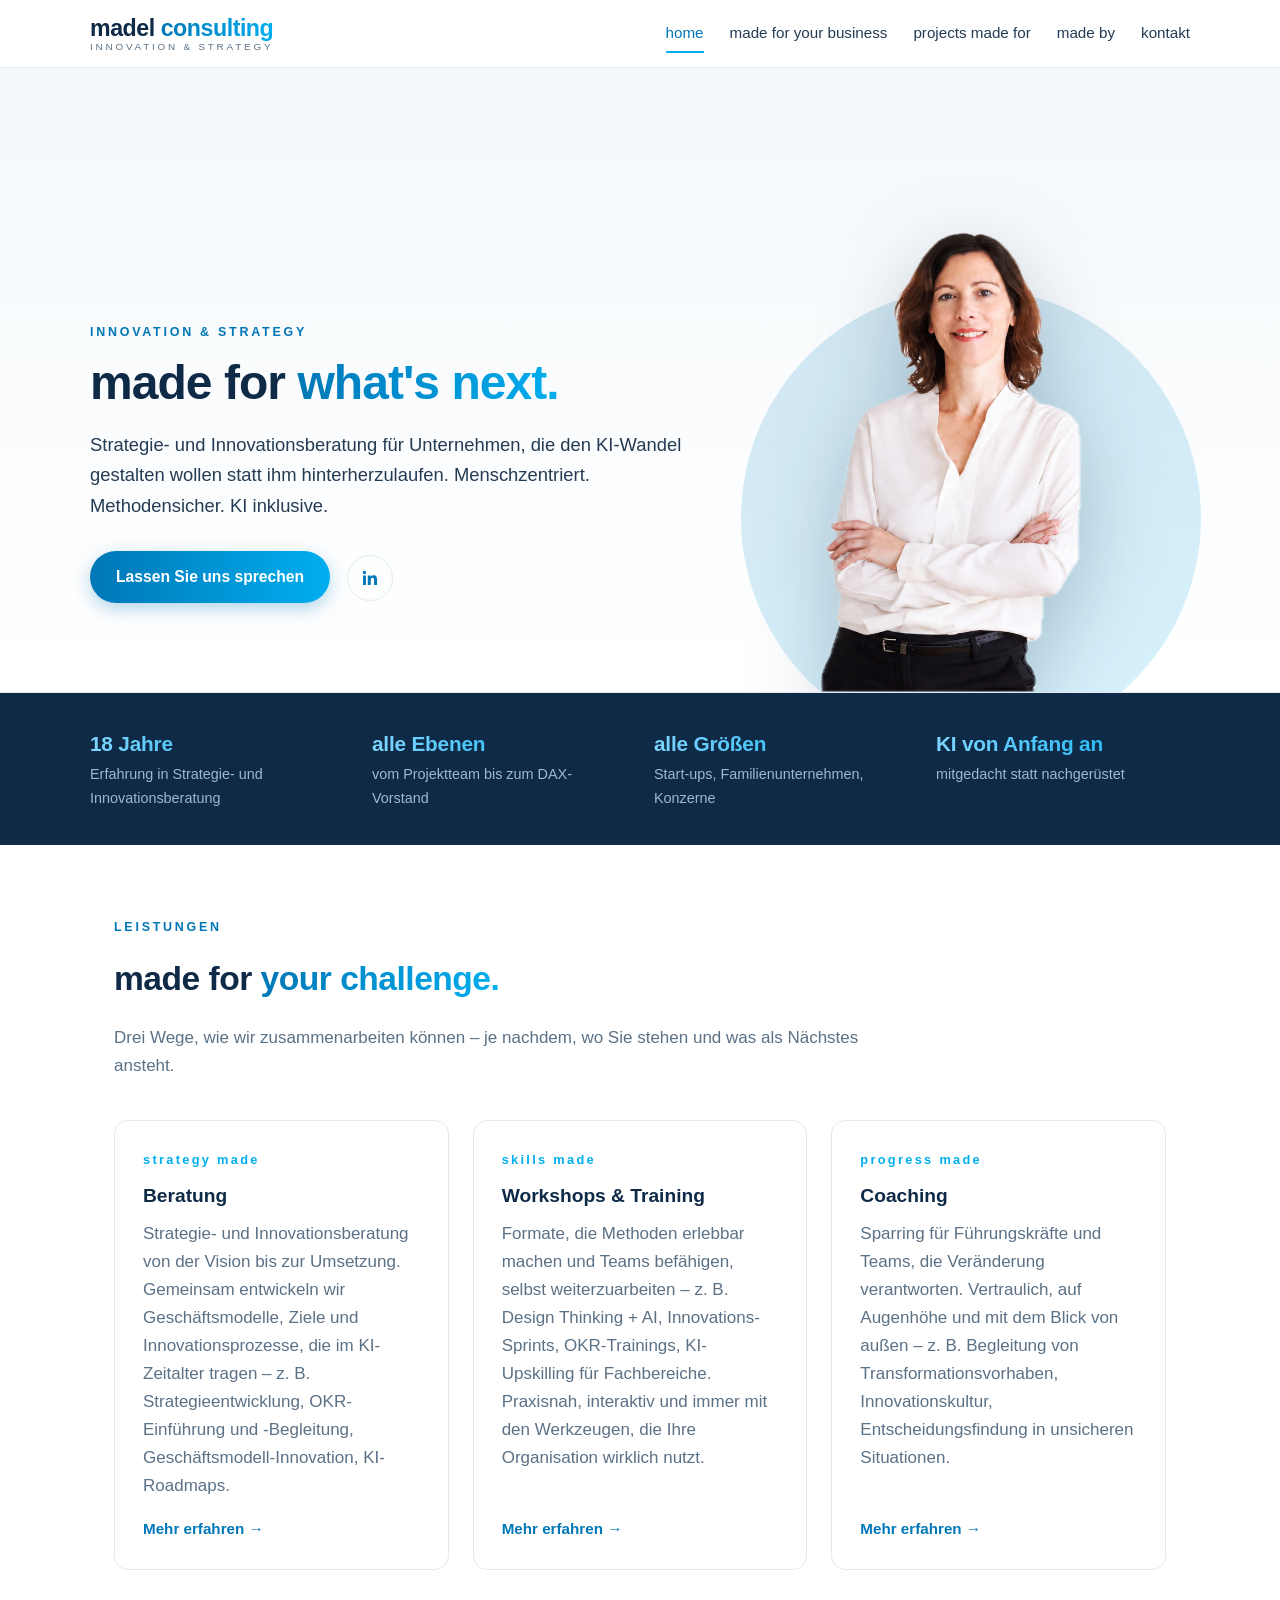
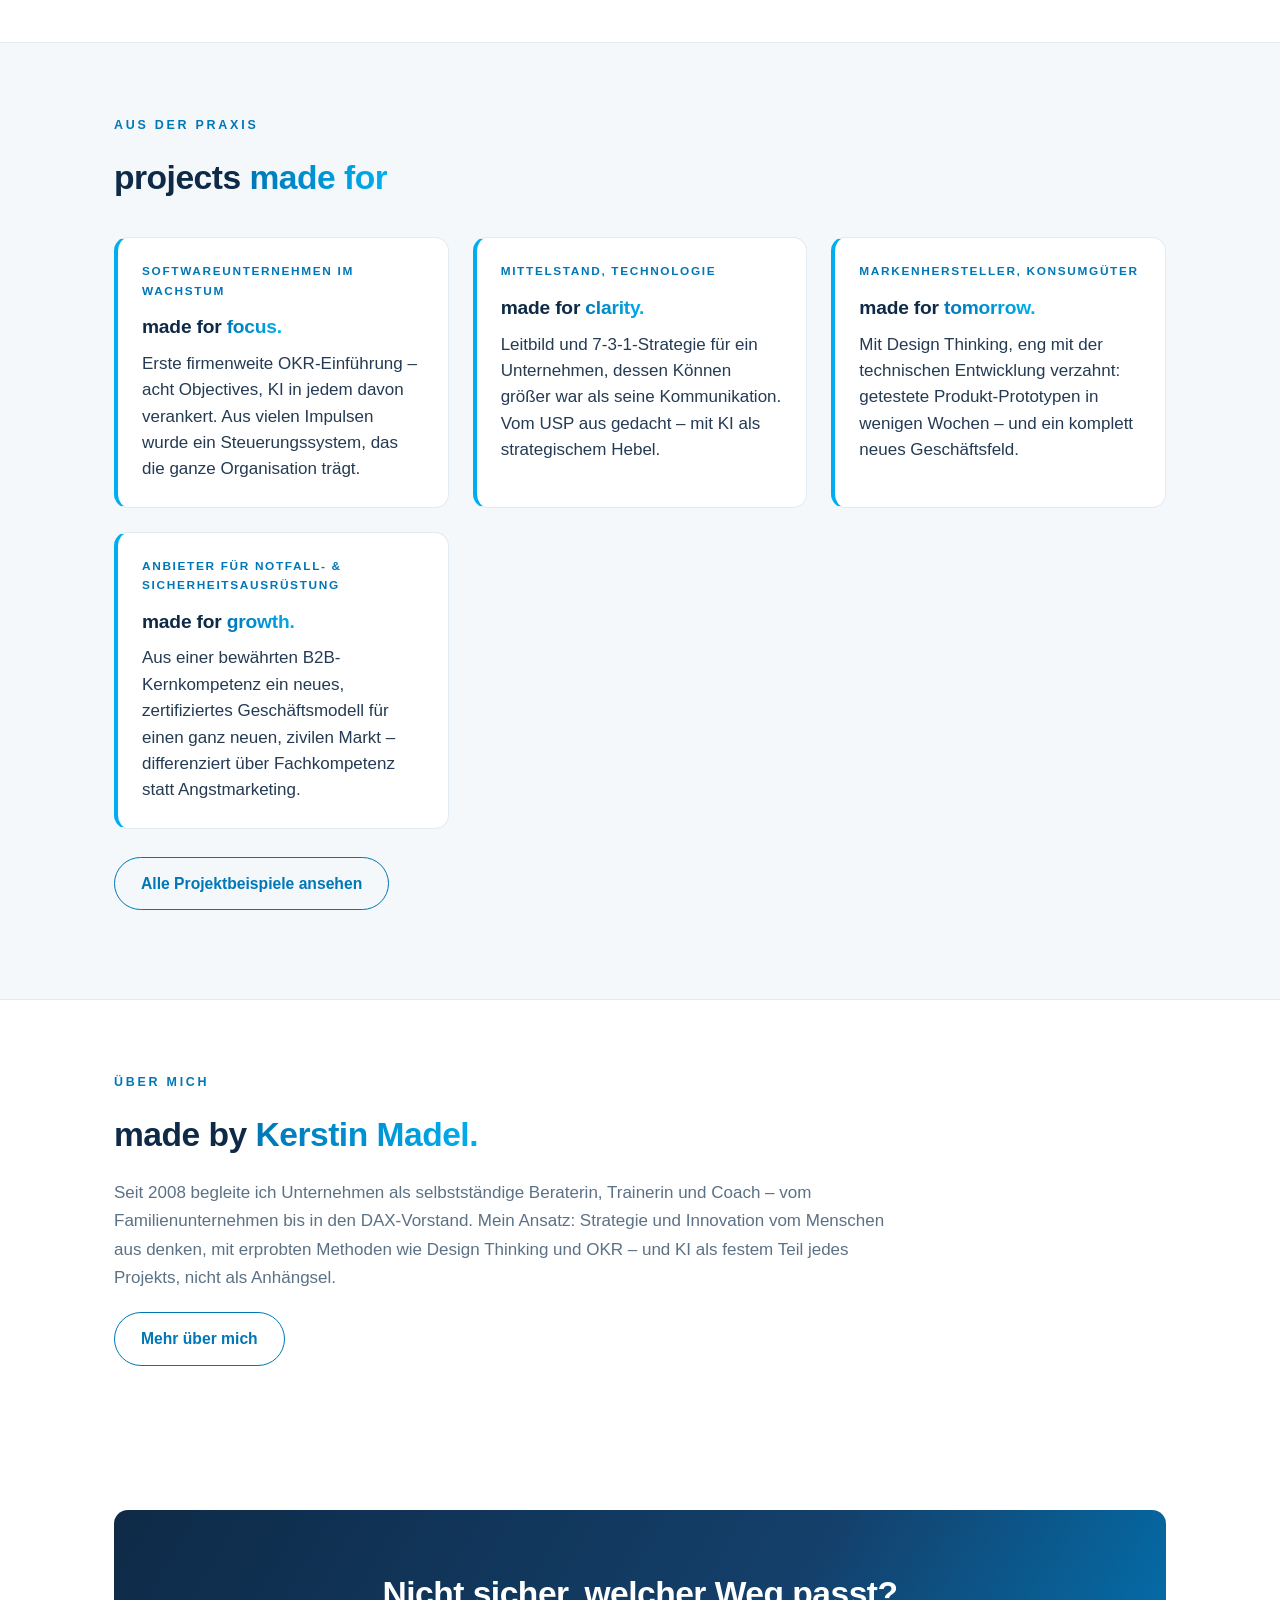
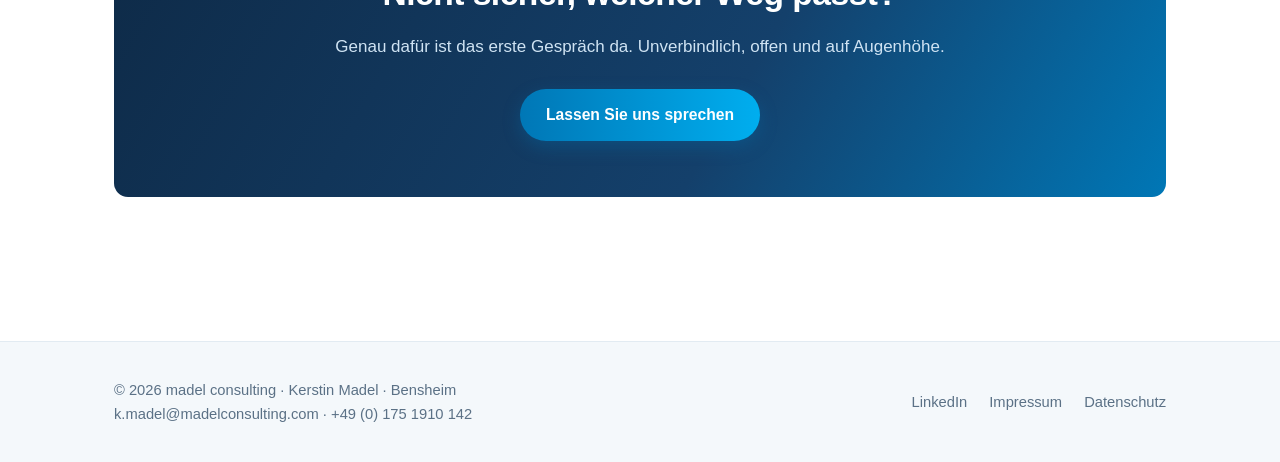
==== commit 15b1fd44: "Sektion 'made for leading brands' von Startseite nach projects-made-for verschoben" ====
--- a/index.html
+++ b/index.html
@@ -100,23 +100,6 @@
   </div>
 </section>
 
-<section class="block soft">
-  <div class="wrap">
-    <p class="eyebrow reveal">vertrauen von</p>
-    <h2 class="reveal">made for <span class="grad">leading brands.</span></h2>
-    <p class="section-intro reveal">Über 18 Jahre Strategie-, Innovations- und Führungsprojekte für Start-ups, Familienunternehmen und Konzerne – branchenübergreifend.</p>
-    <div class="brandgrid reveal" style="margin-top:32px">
-      <div class="brandgroup"><h3>Pharma & Gesundheit</h3><div class="chips"><span>Daiichi Sankyo</span><span>Kulzer</span><span>Fresenius Kabi</span></div></div>
-      <div class="brandgroup"><h3>Industrie & Technologie</h3><div class="chips"><span>Kärcher</span><span>ERO</span><span>WAGO</span></div></div>
-      <div class="brandgroup"><h3>Konsumgüter & Handel</h3><div class="chips"><span>BSH (Bosch / Siemens)</span><span>Kneipp</span><span>BarthHaas</span><span>WERO</span></div></div>
-      <div class="brandgroup"><h3>Banking & Versicherung</h3><div class="chips"><span>Allianz</span><span>HALLESCHE</span><span>Helaba</span></div></div>
-      <div class="brandgroup"><h3>Medien, Software & Kommunikation</h3><div class="chips"><span>Ingentis</span><span>SAP</span><span>Publicis</span><span>zgoll</span></div></div>
-      <div class="brandgroup"><h3>Öffentlicher Sektor</h3><div class="chips"><span>Landratsamt Rhein-Neckar</span><span>Mannheim Business School</span><span>Hopp Foundation</span></div></div>
-    </div>
-    <p class="section-intro reveal" style="font-size:.82rem;color:var(--muted);margin-top:20px">Projekte direkt sowie in Kooperation mit Brainbirds und dem Weissman-Institut.</p>
-  </div>
-</section>
-
 <section class="block">
   <div class="wrap">
     <p class="eyebrow reveal">Leistungen</p>
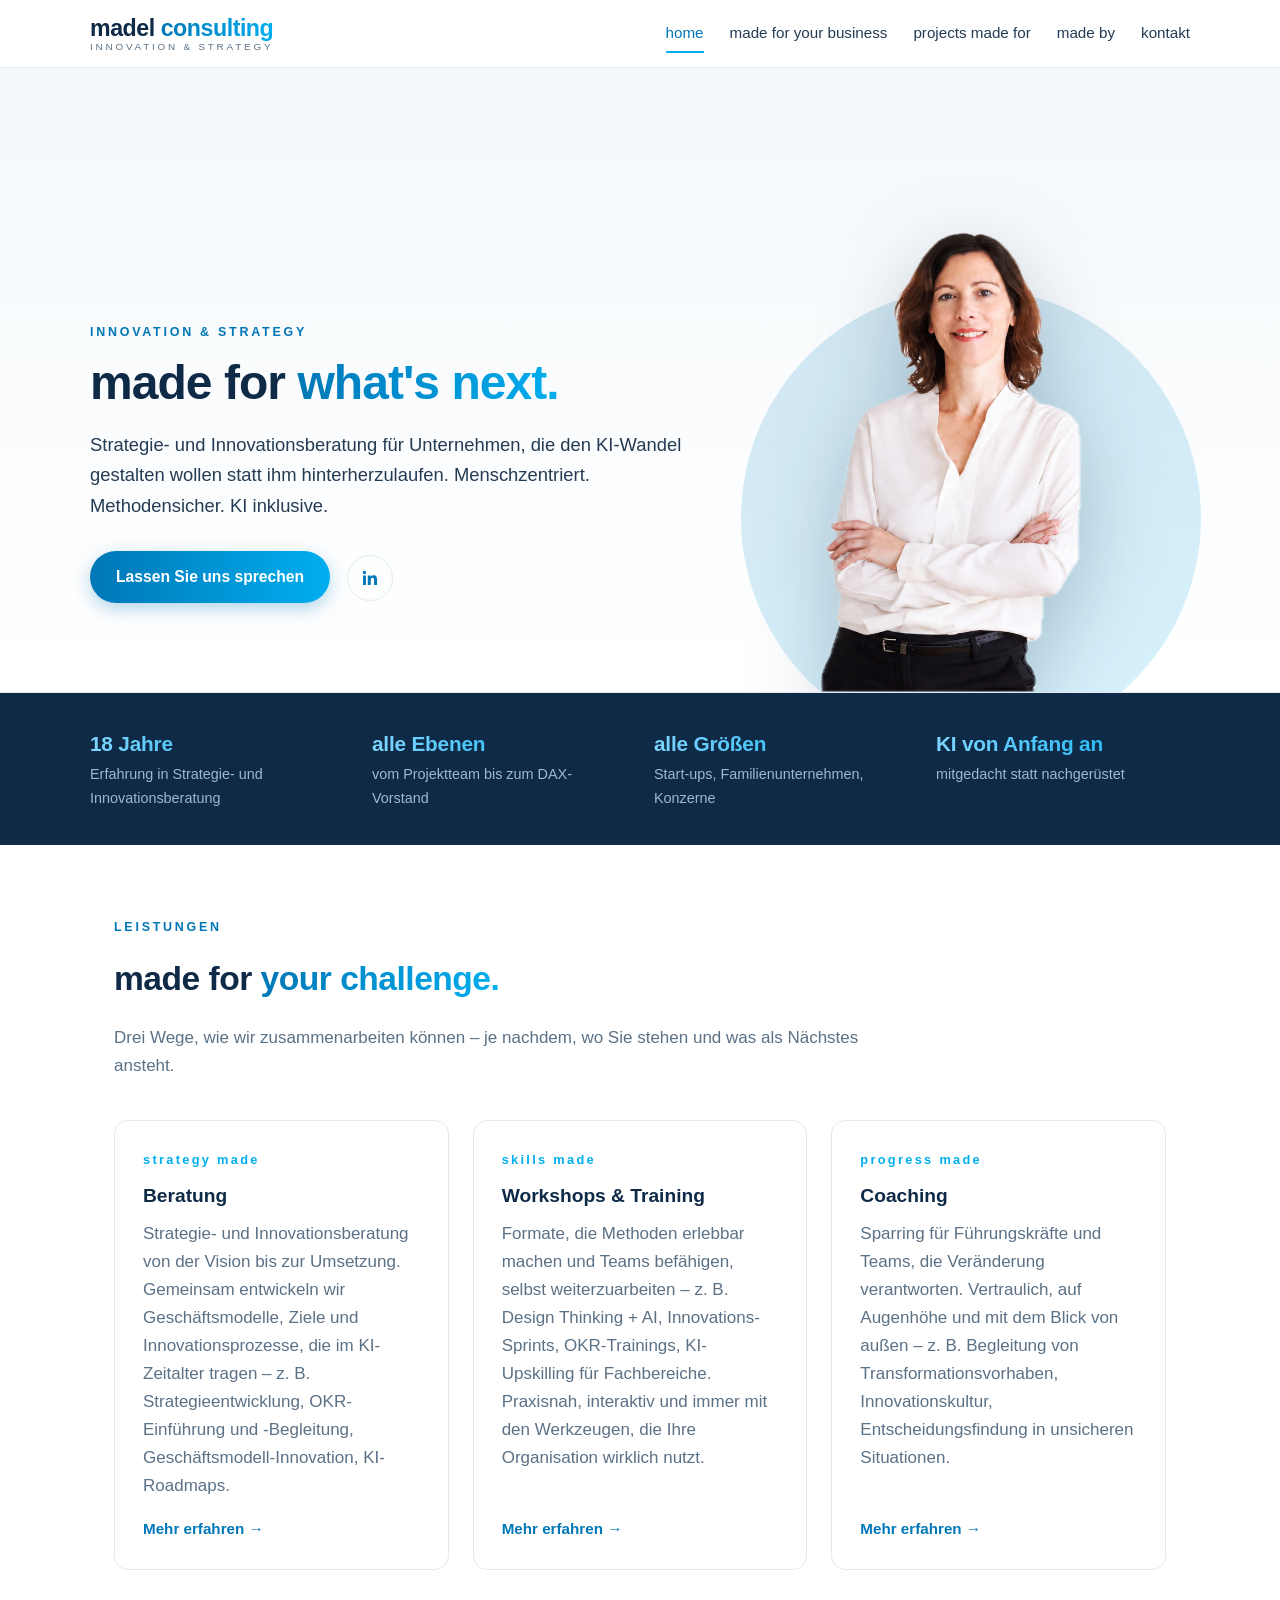
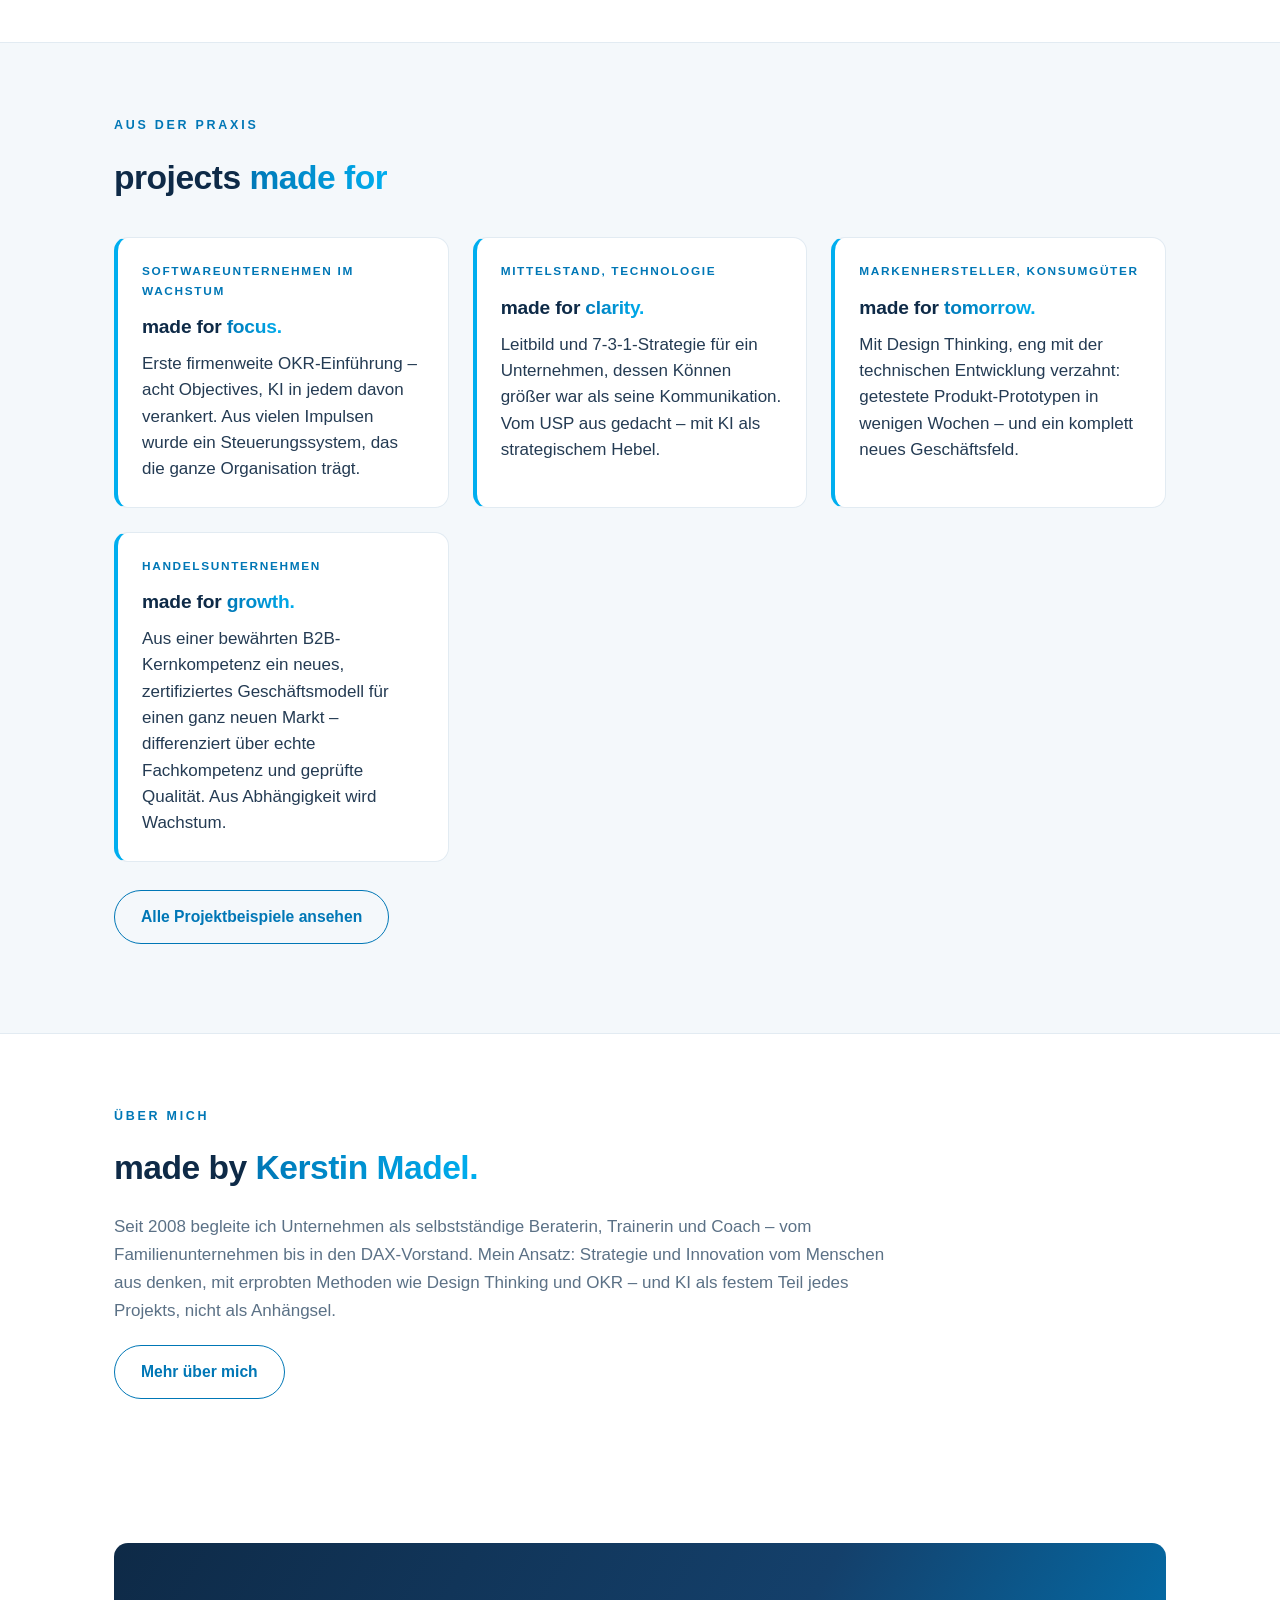
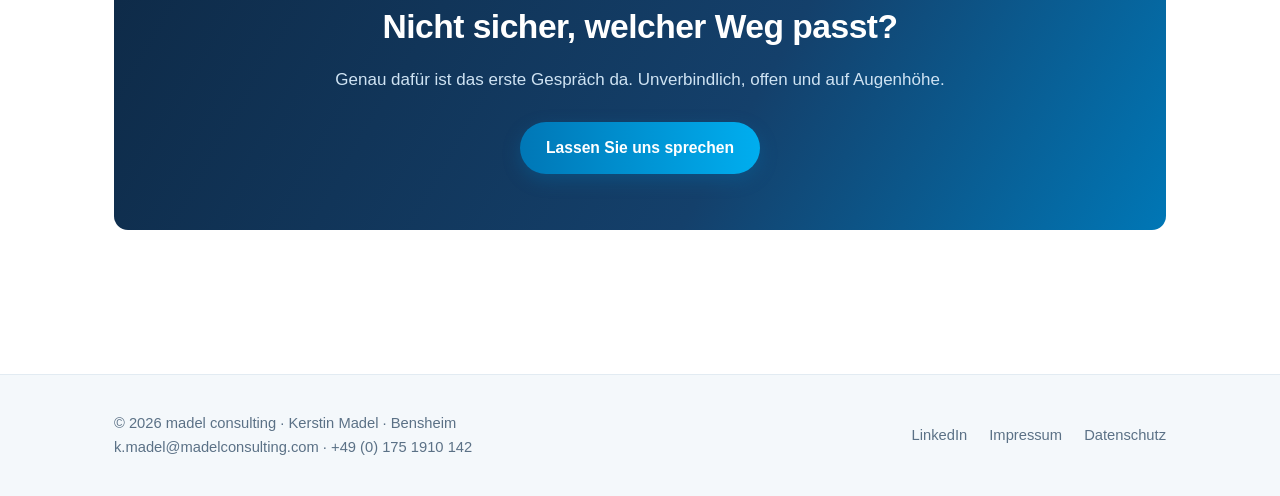
==== commit d872de70: "growth-Case neutralisiert (Handelsunternehmen) + Schlusssatz" ====
--- a/index.html
+++ b/index.html
@@ -149,9 +149,9 @@
         <p>Mit Design Thinking, eng mit der technischen Entwicklung verzahnt: getestete Produkt-Prototypen in wenigen Wochen – und ein komplett neues Geschäftsfeld.</p>
       </div>
       <div class="proof-item reveal">
-        <span class="sector">Anbieter für Notfall- &amp; Sicherheitsausrüstung</span>
+        <span class="sector">Handelsunternehmen</span>
         <h3>made for <span class="grad">growth.</span></h3>
-        <p>Aus einer bewährten B2B-Kernkompetenz ein neues, zertifiziertes Geschäftsmodell für einen ganz neuen, zivilen Markt – differenziert über Fachkompetenz statt Angstmarketing.</p>
+        <p>Aus einer bewährten B2B-Kernkompetenz ein neues, zertifiziertes Geschäftsmodell für einen ganz neuen Markt – differenziert über echte Fachkompetenz und geprüfte Qualität. Aus Abhängigkeit wird Wachstum.</p>
       </div>
     </div>
     <p style="margin-top:28px" class="reveal"><a class="btn btn-ghost" style="margin-left:0" href="projects-made-for/index.html">Alle Projektbeispiele ansehen</a></p>
